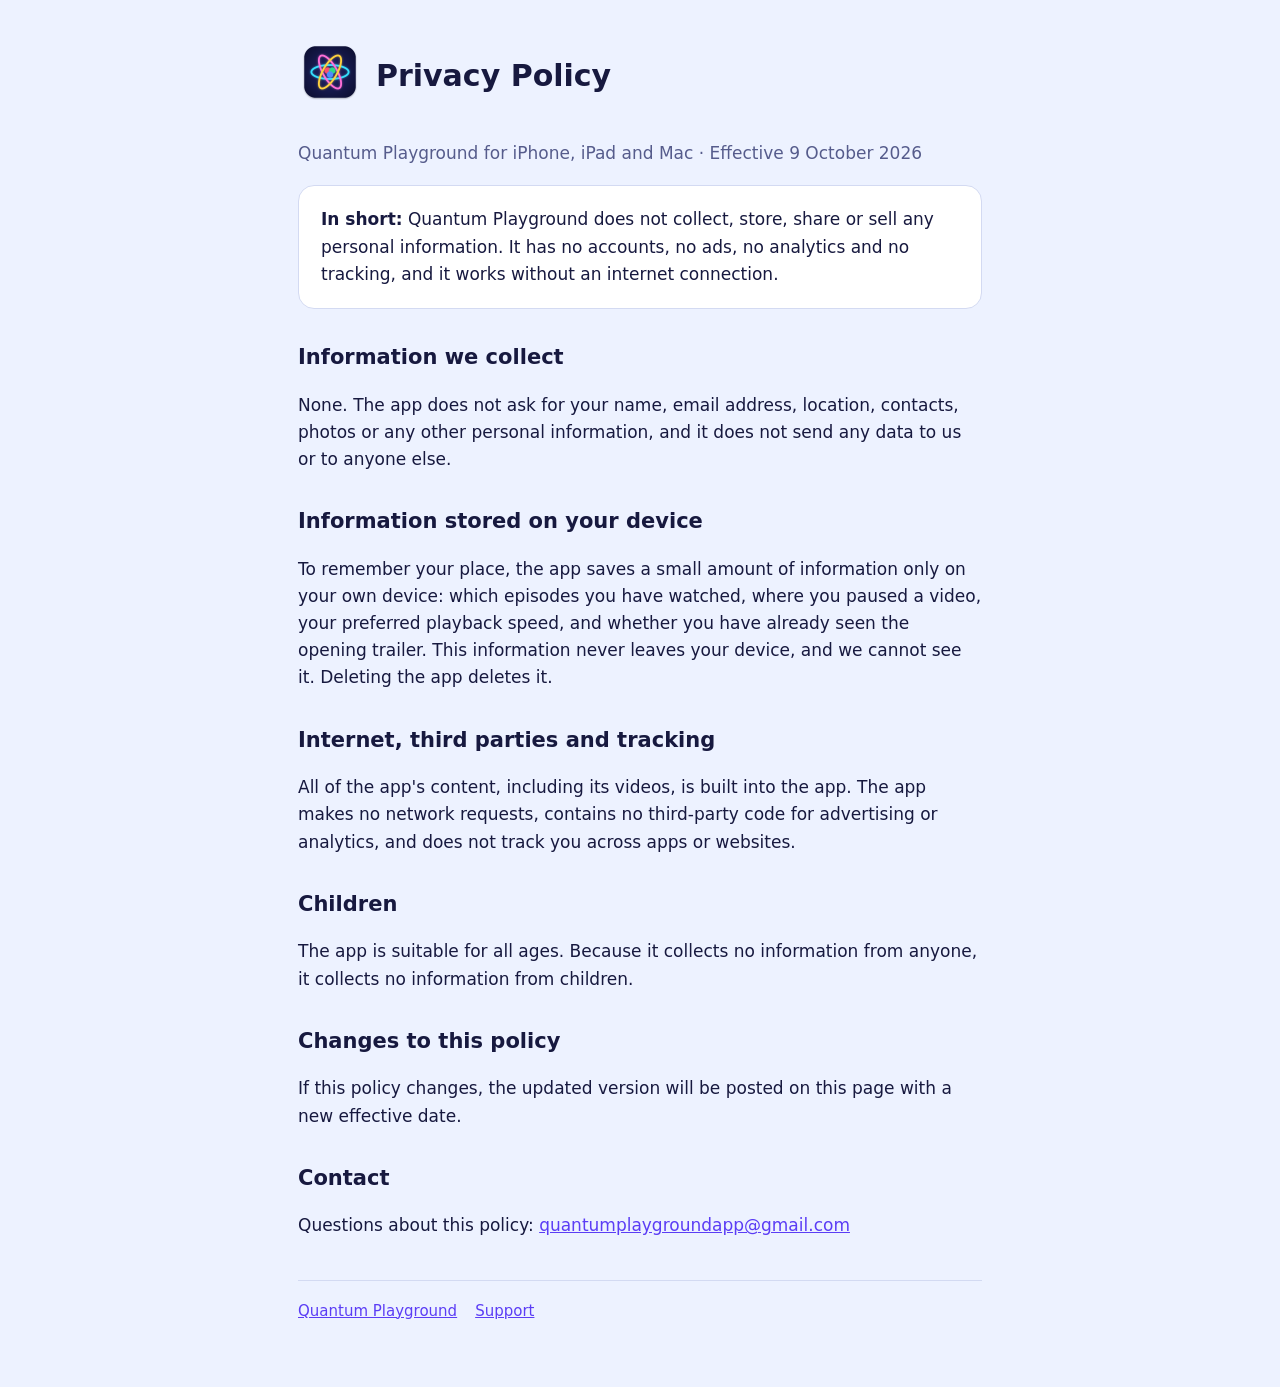
==== privacy.html @ 652f228b "Add files via upload" ====
<!doctype html>
<html lang="en">
<head>
<meta charset="utf-8"><meta name="viewport" content="width=device-width, initial-scale=1">
<title>Privacy Policy · Quantum Playground</title>
<link rel="icon" href="icon.png"><link rel="stylesheet" href="style.css">
</head>
<body><main>
<header><a href="index.html"><img src="icon.png" alt="Quantum Playground"></a><h1>Privacy Policy</h1></header>
<p class="muted">Quantum Playground for iPhone, iPad and Mac · Effective 9 October 2026</p>

<div class="card"><strong>In short:</strong> Quantum Playground does not collect, store, share or sell any personal
information. It has no accounts, no ads, no analytics and no tracking, and it works without an internet connection.</div>

<h2>Information we collect</h2>
<p>None. The app does not ask for your name, email address, location, contacts, photos or any other personal information,
and it does not send any data to us or to anyone else.</p>

<h2>Information stored on your device</h2>
<p>To remember your place, the app saves a small amount of information only on your own device:
which episodes you have watched, where you paused a video, your preferred playback speed, and whether you have already
seen the opening trailer. This information never leaves your device, and we cannot see it. Deleting the app deletes it.</p>

<h2>Internet, third parties and tracking</h2>
<p>All of the app's content, including its videos, is built into the app. The app makes no network requests, contains no
third-party code for advertising or analytics, and does not track you across apps or websites.</p>

<h2>Children</h2>
<p>The app is suitable for all ages. Because it collects no information from anyone, it collects no information from children.</p>

<h2>Changes to this policy</h2>
<p>If this policy changes, the updated version will be posted on this page with a new effective date.</p>

<h2>Contact</h2>
<p>Questions about this policy: <a href="mailto:quantumplaygroundapp@gmail.com">quantumplaygroundapp@gmail.com</a></p>

<nav><a href="index.html">Quantum Playground</a><a href="support.html">Support</a></nav>
</main></body>
</html>
---- style.css ----
:root{--bg:#EDF2FF;--panel:#fff;--ink:#17193F;--muted:#565C8C;--line:#D3DAF2;--accent:#5B3DF5}
@media (prefers-color-scheme:dark){:root{--bg:#0D0E2B;--panel:#171941;--ink:#EEF0FF;--muted:#A2A7D8;--line:#2A2E66;--accent:#A08CFF}}
*{box-sizing:border-box}
body{margin:0;background:var(--bg);color:var(--ink);font:17px/1.6 -apple-system,BlinkMacSystemFont,"Segoe UI",system-ui,sans-serif}
main{max-width:720px;margin:0 auto;padding:40px 18px 64px}
header{display:flex;align-items:center;gap:14px;margin-bottom:28px}
header img{width:64px;height:64px;border-radius:15px}
header a{color:inherit;text-decoration:none}
h1{font-size:30px;line-height:1.2;margin:0}
h2{font-size:21px;margin:32px 0 8px}
p,li{color:var(--ink)}
.muted{color:var(--muted)}
.card{background:var(--panel);border:1px solid var(--line);border-radius:16px;padding:20px 22px;margin:18px 0}
a{color:var(--accent)}
nav{display:flex;gap:18px;flex-wrap:wrap;margin-top:40px;padding-top:18px;border-top:1px solid var(--line);font-size:15px}
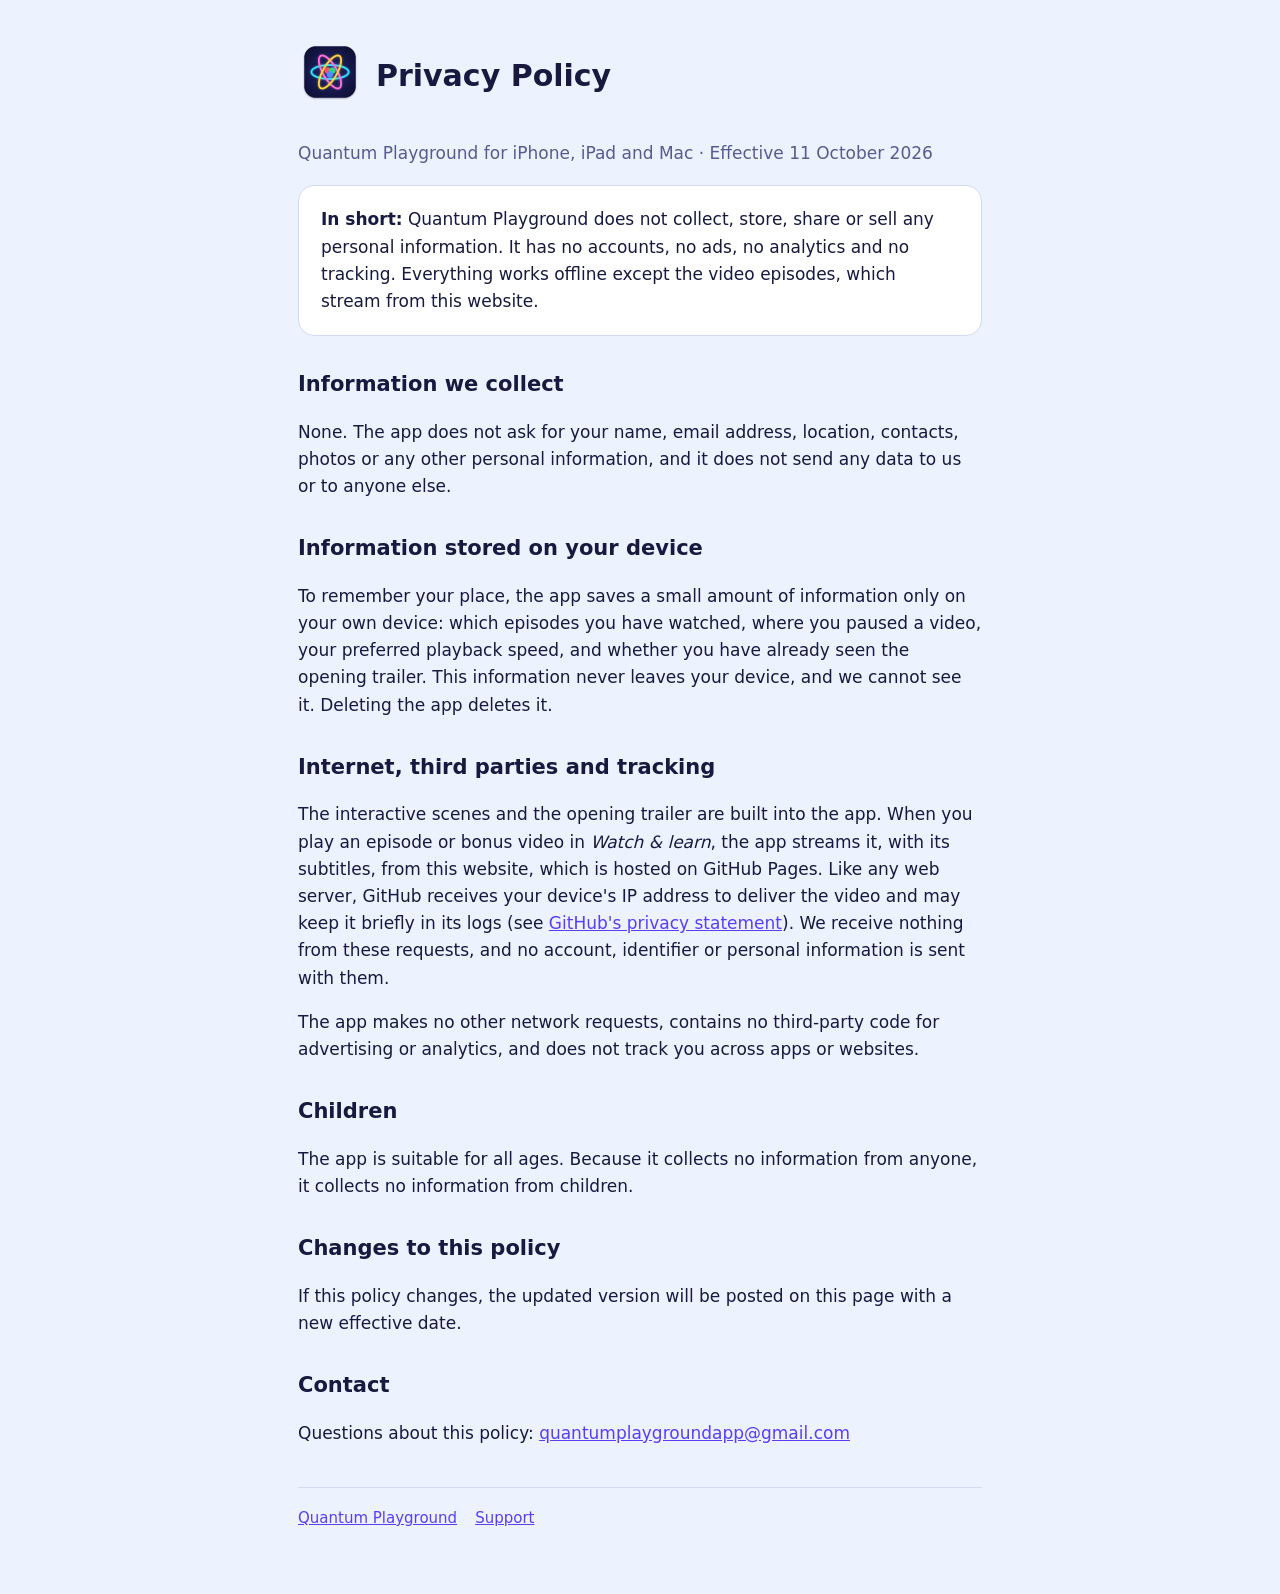
==== commit b8687ddc: "Stream episode videos and subtitles; update privacy and support pages" ====
--- a/privacy.html
+++ b/privacy.html
@@ -7,10 +7,10 @@
 </head>
 <body><main>
 <header><a href="index.html"><img src="icon.png" alt="Quantum Playground"></a><h1>Privacy Policy</h1></header>
-<p class="muted">Quantum Playground for iPhone, iPad and Mac · Effective 9 October 2026</p>
+<p class="muted">Quantum Playground for iPhone, iPad and Mac · Effective 11 October 2026</p>
 
 <div class="card"><strong>In short:</strong> Quantum Playground does not collect, store, share or sell any personal
-information. It has no accounts, no ads, no analytics and no tracking, and it works without an internet connection.</div>
+information. It has no accounts, no ads, no analytics and no tracking. Everything works offline except the video episodes, which stream from this website.</div>
 
 <h2>Information we collect</h2>
 <p>None. The app does not ask for your name, email address, location, contacts, photos or any other personal information,
@@ -22,8 +22,13 @@
 seen the opening trailer. This information never leaves your device, and we cannot see it. Deleting the app deletes it.</p>
 
 <h2>Internet, third parties and tracking</h2>
-<p>All of the app's content, including its videos, is built into the app. The app makes no network requests, contains no
-third-party code for advertising or analytics, and does not track you across apps or websites.</p>
+<p>The interactive scenes and the opening trailer are built into the app. When you play an episode or bonus video in
+<em>Watch &amp; learn</em>, the app streams it, with its subtitles, from this website, which is hosted on GitHub Pages. Like any web
+server, GitHub receives your device's IP address to deliver the video and may keep it briefly in its logs (see
+<a href="https://docs.github.com/en/site-policy/privacy-policies/github-general-privacy-statement">GitHub's privacy statement</a>).
+We receive nothing from these requests, and no account, identifier or personal information is sent with them.</p>
+<p>The app makes no other network requests, contains no third-party code for advertising or analytics, and does not track
+you across apps or websites.</p>
 
 <h2>Children</h2>
 <p>The app is suitable for all ages. Because it collects no information from anyone, it collects no information from children.</p>
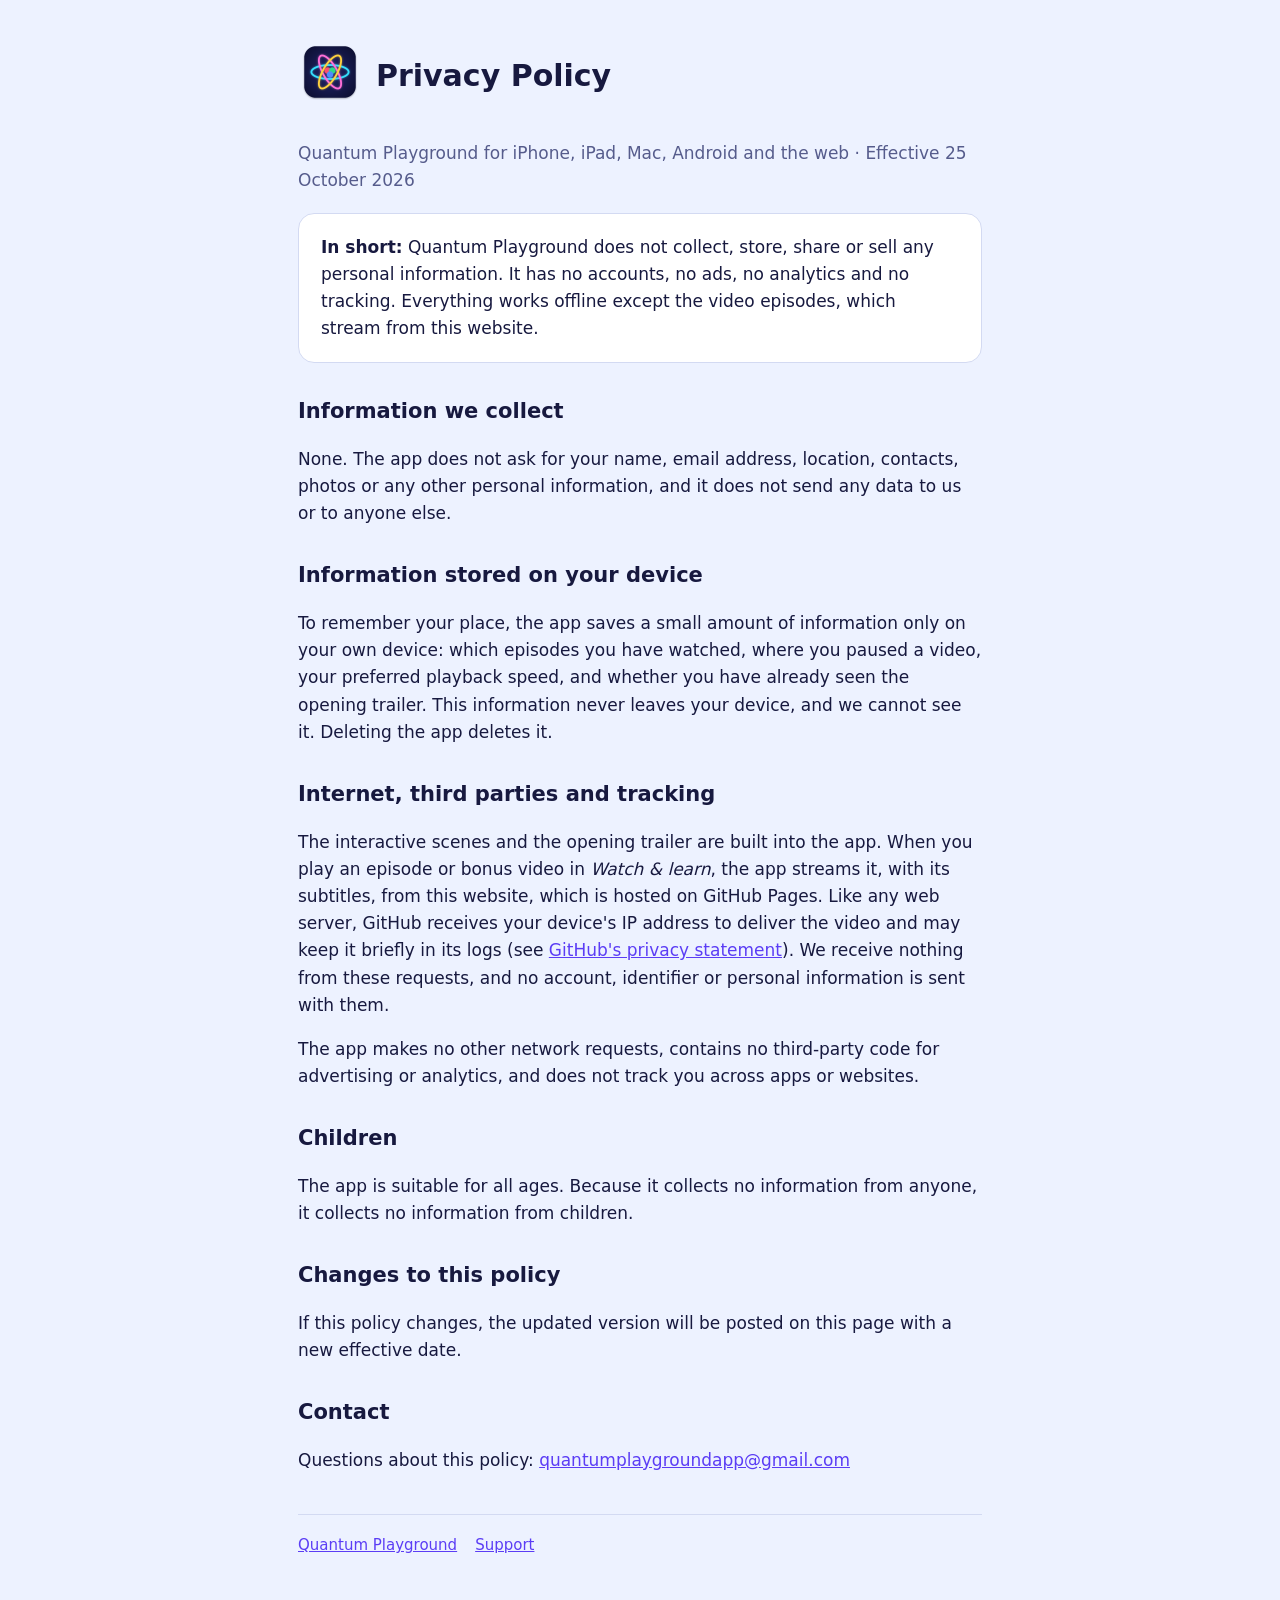
==== commit e3178a6e: "Mention Android; Android support details" ====
--- a/privacy.html
+++ b/privacy.html
@@ -7,7 +7,7 @@
 </head>
 <body><main>
 <header><a href="index.html"><img src="icon.png" alt="Quantum Playground"></a><h1>Privacy Policy</h1></header>
-<p class="muted">Quantum Playground for iPhone, iPad and Mac · Effective 11 October 2026</p>
+<p class="muted">Quantum Playground for iPhone, iPad, Mac, Android and the web · Effective 25 October 2026</p>
 
 <div class="card"><strong>In short:</strong> Quantum Playground does not collect, store, share or sell any personal
 information. It has no accounts, no ads, no analytics and no tracking. Everything works offline except the video episodes, which stream from this website.</div>
